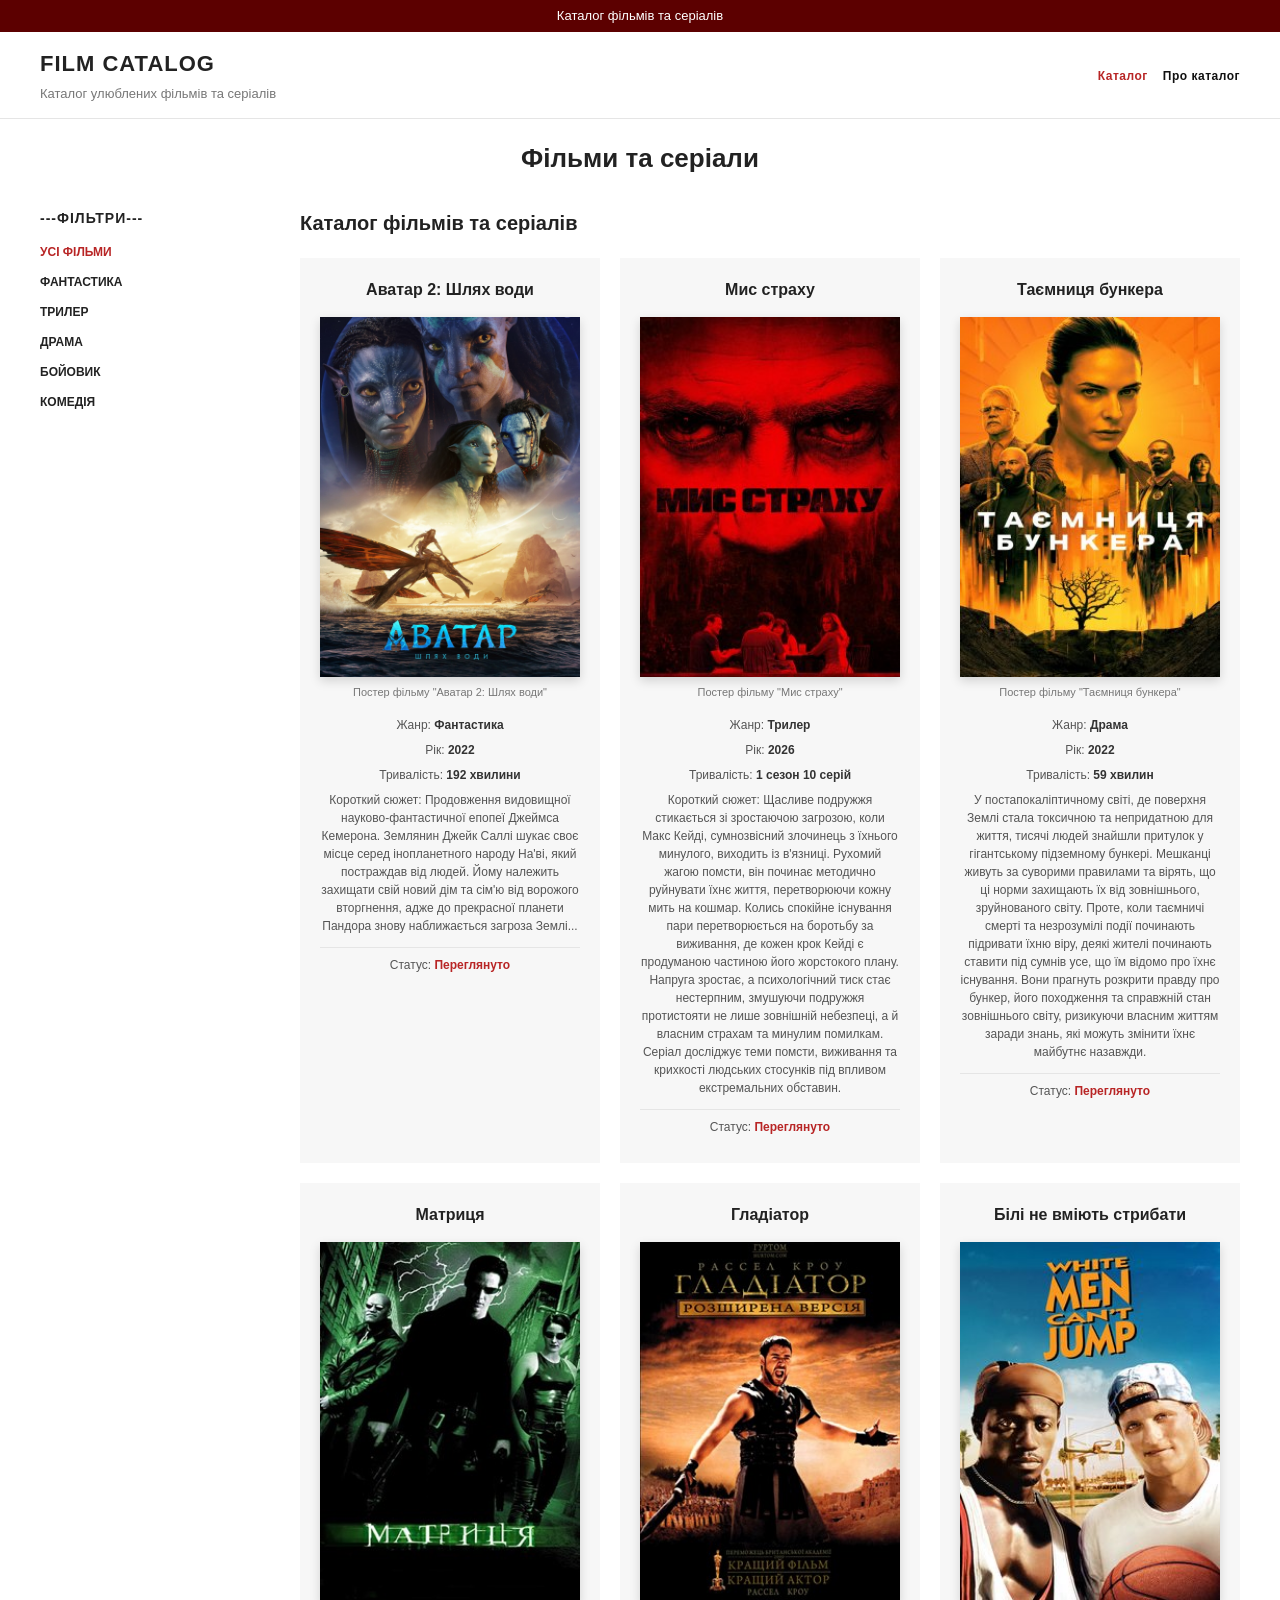
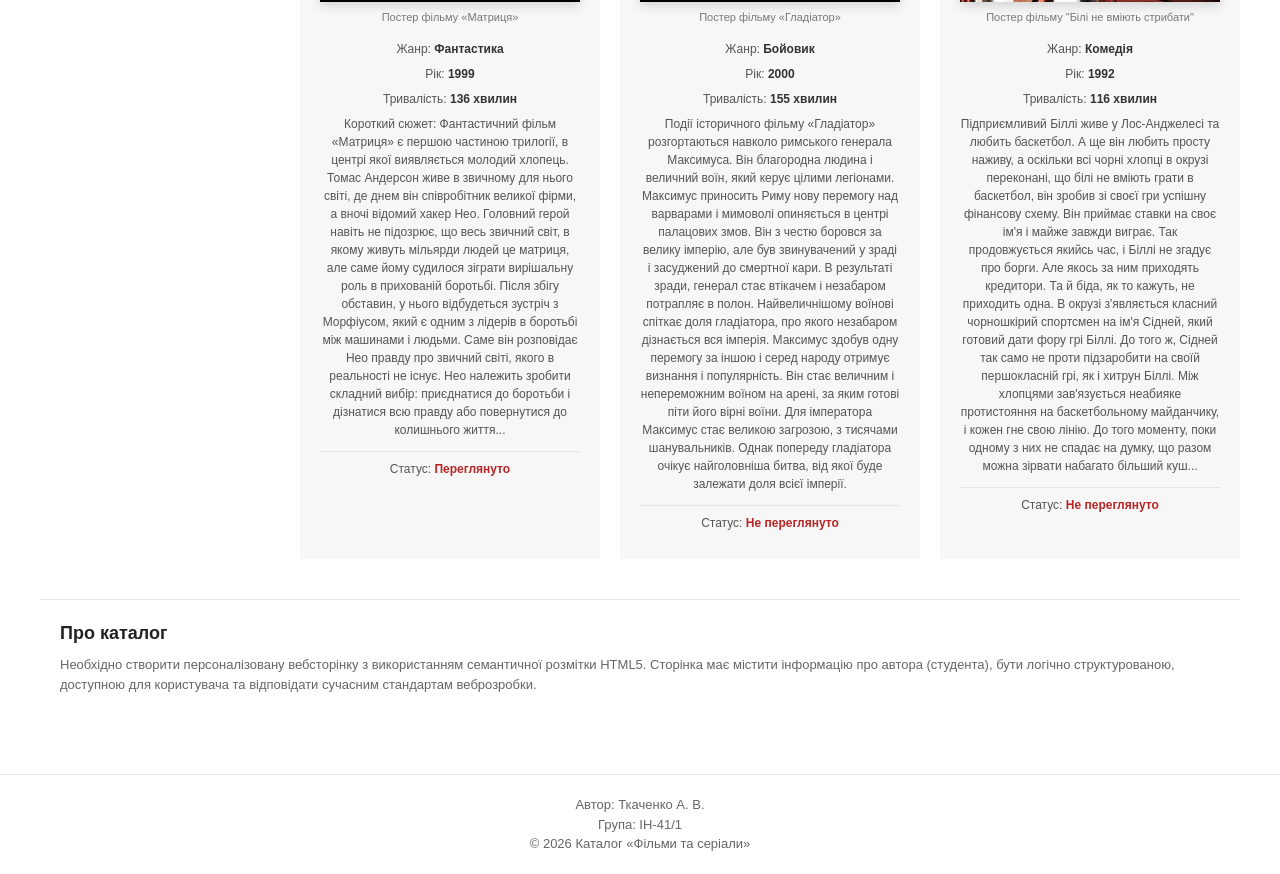
==== index.html @ cd27443b "Initial commit for lab2-movies" ====
<!DOCTYPE html>
<html lang="uk">
<head>
    <meta charset="UTF-8">
    <meta name="viewport" content="width=device-width, initial-scale=1.0">
    <title>Фільми та серіали</title>

    <style>
        /* Загальні налаштування */
        * {
            box-sizing: border-box;
            margin: 0;
            padding: 0;
        }

        body {
            font-family: 'Segoe UI', Arial, sans-serif;
            color: #222;
            background-color: #ffffff;
            line-height: 1.5;
        }

        /* Верхній червоний банер */
        .top-bar {
            background-color: #5c0000;
            color: #ffffff;
            text-align: center;
            padding: 6px 15px;
            font-size: 13px;
            font-weight: 500;
        }

        /* Шапка та навігація */
        .main-header {
            border-bottom: 1px solid #e5e5e5;
            padding: 15px 40px;
        }

        .header-container {
            display: flex;
            justify-content: space-between;
            align-items: center;
            max-width: 1400px;
            margin: 0 auto;
        }

        .logo {
            font-size: 22px;
            font-weight: 900;
            letter-spacing: 1px;
        }

        .header-info {
            margin-top: 4px;
            color: #777;
            font-size: 13px;
        }

        .top-nav ul {
            display: flex;
            list-style: none;
            gap: 15px;
        }

        .top-nav a {
            text-decoration: none;
            color: #111;
            font-size: 12px;
            font-weight: 700;
            letter-spacing: 0.5px;
        }

        .top-nav a.active,
        .top-nav a:hover {
            color: #b82525;
        }

        /* Контейнер сторінки */
        .site-container {
            max-width: 1400px;
            margin: 0 auto;
            padding: 20px 40px;
        }

        /* Заголовок сторінки */
        .page-title-block {
            text-align: center;
            margin-bottom: 30px;
        }

        .main-title {
            font-size: 26px;
            font-weight: 800;
            margin-bottom: 8px;
        }

        .breadcrumbs {
            font-size: 13px;
            color: #777;
        }

        /* Двоколонкова структура */
        .content-wrapper {
            display: flex;
            gap: 40px;
            align-items: flex-start;
        }

        /* Бічне меню */
        .sidebar {
            width: 220px;
            flex-shrink: 0;
        }

        .sidebar h2 {
            font-size: 14px;
            margin-bottom: 10px;
            letter-spacing: 1px;
        }

        .sidebar-menu {
            list-style: none;
        }

        .sidebar-menu li {
            margin-bottom: 6px;
        }

        .sidebar-menu a {
            text-decoration: none;
            color: #222;
            font-size: 12px;
            font-weight: 700;
            text-transform: uppercase;
        }

        .sidebar-menu a:hover {
            color: #b82525;
        }

        .sidebar-menu .active-category > a {
            color: #b82525;
        }

        .sub-menu {
            list-style: none;
            padding-left: 10px;
            margin-top: 5px;
        }

        .sub-menu li {
            margin-bottom: 4px;
        }

        .sub-menu a {
            font-weight: 400;
            text-transform: none;
            color: #555;
        }

        /* Основна частина каталогу */
        .catalog-section {
            flex-grow: 1;
        }

        .catalog-title {
            font-size: 20px;
            font-weight: 800;
            margin-bottom: 20px;
        }

        /* Сітка карток */
        .catalog-grid {
            display: grid;
            grid-template-columns: repeat(3, 1fr);
            gap: 20px;
        }

        /* Картка фільму */
        .movie-card {
            background-color: #f7f7f7;
            padding: 20px;
            display: flex;
            flex-direction: column;
            align-items: center;
            text-align: center;
        }

        .movie-card header {
            width: 100%;
            margin-bottom: 15px;
        }

        .movie-card h3 {
            font-size: 16px;
            font-weight: 700;
            color: #222;
        }

        /* Зображення */
        .movie-card figure {
            width: 100%;
            margin-bottom: 15px;
        }

        .image-wrapper {
            width: 100%;
        }

        .movie-card img {
            width: 100%;
            height: 360px;
            object-fit: cover;
            display: block;
            box-shadow: 0 4px 10px rgba(0, 0, 0, 0.15);
        }

        .movie-card figcaption {
            font-size: 11px;
            color: #777;
            margin-top: 7px;
        }

        /* Інформація про фільм */
        .movie-card p {
            width: 100%;
            font-size: 12px;
            color: #555;
            margin-bottom: 7px;
        }

        .movie-card data,
        .movie-card time {
            color: #333;
            font-weight: 600;
        }

        .movie-card strong {
            color: #b82525;
            font-weight: 700;
        }

        /* Статус */
        .movie-status {
            border-top: 1px solid #e5e5e5;
            padding-top: 8px;
            margin-top: 5px;
        }

        /* Блок "Про каталог" */
        .about-section {
            margin-top: 40px;
            padding: 20px;
            border-top: 1px solid #e5e5e5;
        }

        .about-section h2 {
            font-size: 18px;
            margin-bottom: 8px;
        }

        .about-section p {
            font-size: 13px;
            color: #666;
        }

        /* Підвал */
        .main-footer {
            border-top: 1px solid #e5e5e5;
            text-align: center;
            padding: 20px;
            margin-top: 40px;
            font-size: 13px;
            color: #666;
        }

        /* Адаптивність */
        @media (max-width: 1000px) {
            .catalog-grid {
                grid-template-columns: repeat(2, 1fr);
            }

            .header-container {
                flex-direction: column;
                gap: 15px;
            }
        }

        @media (max-width: 700px) {
            .main-header {
                padding: 15px 20px;
            }

            .site-container {
                padding: 20px;
            }

            .content-wrapper {
                flex-direction: column;
            }

            .sidebar {
                width: 100%;
            }

            .catalog-grid {
                grid-template-columns: 1fr;
            }

            .top-nav ul {
                flex-wrap: wrap;
                justify-content: center;
            }

            .movie-card img {
                height: auto;
            }
        }
    </style>
</head>

<body>

    <!-- Верхній банер -->
    <div class="top-bar">
        Каталог фільмів та серіалів
    </div>

    <!-- Шапка -->
    <header class="main-header" id="header">
        <div class="header-container">

            <div>
                <div class="logo">FILM CATALOG</div>
                <p class="header-info">Каталог улюблених фільмів та серіалів</p>
            </div>

            <nav class="top-nav" id="navigation" aria-label="Головна навігація">
                <ul>
                    <li>
                        <a href="#catalog" class="active">Каталог</a>
                    </li>
                    <li>
                        <a href="#about">Про каталог</a>
                    </li>
                </ul>
            </nav>

        </div>
    </header>


    <main id="main">

        <div class="site-container">

            <!-- Заголовок -->
            <section class="page-title-block">
                <h1 class="main-title">Фільми та серіали</h1>
                <p class="breadcrumbs">
                </p>
            </section>

            <div class="content-wrapper">

                <!-- Бічне меню -->
                <aside class="sidebar" id="filters">

                    <h2>---ФІЛЬТРИ---</h2>

                    <ul class="sidebar-menu">

                        <li class="active-category">
                            <a href="#catalog">Усі фільми</a>
                        </li>

                        <li>
                            <a href="#movie-1">Фантастика</a>
                        </li>

                        <li>
                            <a href="#movie-2">Трилер</a>
                        </li>

                        <li>
                            <a href="#movie-3">Драма</a>
                        </li>

                        <li>
                            <a href="#movie-5">Бойовик</a>
                        </li>

                        <li>
                            <a href="#movie-6">Комедія</a>
                        </li>

                    </ul>

                </aside>


                <!-- Каталог -->
                <section class="catalog-section" id="catalog">

                    <h2 class="catalog-title">
                        Каталог фільмів та серіалів
                    </h2>

                    <div class="catalog-grid">


                        <!-- Фільм 1 -->
                        <article class="movie-card" id="movie-1">

                            <header>
                                <h3>Аватар 2: Шлях води</h3>
                            </header>

                            <figure>
                                <img
                                   <img src="images/1.jpg"
                                   srcset="images/1.jpg 600w"
                                   sizes="(max-width: 600px) 100vw, 600px"
                                   alt="Постер фільму Аватар"
                                   title="Аватар 2: Шлях води"
                                   loading="lazy">

                                <figcaption>
                                    Постер фільму "Аватар 2: Шлях води"
                                </figcaption>
                            </figure>

                            <p>
                                Жанр:
                                <data value="фантастика">Фантастика</data>
                            </p>

                            <p>
                                Рік:
                                <time datetime="2022">2022</time>
                            </p>

                            <p>
                                Тривалість:
                                <data value="192">192 хвилини</data>
                            </p>

                            <p>
                                Короткий сюжет: Продовження видовищної науково-фантастичної епопеї Джеймса Кемерона. Землянин Джейк Саллі шукає своє місце серед інопланетного народу На'ві, який постраждав від людей. Йому належить захищати свій новий дім та сім'ю від ворожого вторгнення, адже до прекрасної планети Пандора знову наближається загроза Землі...
                            </p>

                            <p class="movie-status">
                                Статус:
                                <strong>Переглянуто</strong>
                            </p>

                        </article>


                        <!-- Фільм 2 -->
                        <article class="movie-card" id="movie-2">

                            <header>
                                <h3>Мис страху</h3>
                            </header>

                            <figure>
                                <img
                                   <img src="images/2.jpg"
                                   srcset="images/2.jpg 600w"
                                   sizes="(max-width: 600px) 100vw, 600px"
                                   alt="Постер фільму Мис страху"
                                   title="Мис страху"
                                   loading="lazy">

                                <figcaption>
                                    Постер фільму "Мис страху"
                                </figcaption>
                            </figure>

                            <p>
                                Жанр:
                                <data value="трилер">Трилер</data>
                            </p>

                            <p>
                                Рік:
                                <time datetime="2026">2026</time>
                            </p>

                            <p>
                                Тривалість:
                                <data value="148">1 сезон 10 серій</data>
                            </p>

                            <p>
                                Короткий сюжет: Щасливе подружжя стикається зі зростаючою загрозою, коли Макс Кейді, сумнозвісний злочинець з їхнього минулого, виходить із в'язниці. Рухомий жагою помсти, він починає методично руйнувати їхнє життя, перетворюючи кожну мить на кошмар. Колись спокійне існування пари перетворюється на боротьбу за виживання, де кожен крок Кейді є продуманою частиною його жорстокого плану. Напруга зростає, а психологічний тиск стає нестерпним, змушуючи подружжя протистояти не лише зовнішній небезпеці, а й власним страхам та минулим помилкам. Серіал досліджує теми помсти, виживання та крихкості людських стосунків під впливом екстремальних обставин.
                            </p>

                            <p class="movie-status">
                                Статус:
                                <strong>Переглянуто</strong>
                            </p>

                        </article>


                        <!-- Фільм 3 -->
                        <article class="movie-card" id="movie-3">

                            <header>
                                <h3>Таємниця бункера</h3>
                            </header>

                            <figure>
                                <img
                                    <img src="images/3.jpg"
                                    srcset="images/3.jpg 600w"
                                    sizes="(max-width: 600px) 100vw, 600px"
                                    alt="Постер фільму Таємниця бункера"
                                    title="Таємниця бункера"
                                    loading="lazy"
                                >

                                <figcaption>
                                    Постер фільму "Таємниця бункера"
                                </figcaption>
                            </figure>

                            <p>
                                Жанр:
                                <data value="драма">Драма</data>
                            </p>

                            <p>
                                Рік:
                                <time datetime="2022">2022</time>
                            </p>

                            <p>
                                Тривалість:
                                <data value="59">59 хвилин</data>
                            </p>

                            <p>
                                У постапокаліптичному світі, де поверхня Землі стала токсичною та непридатною для життя, тисячі людей знайшли притулок у гігантському підземному бункері. Мешканці живуть за суворими правилами та вірять, що ці норми захищають їх від зовнішнього, зруйнованого світу. Проте, коли таємничі смерті та незрозумілі події починають підривати їхню віру, деякі жителі починають ставити під сумнів усе, що їм відомо про їхнє існування. Вони прагнуть розкрити правду про бункер, його походження та справжній стан зовнішнього світу, ризикуючи власним життям заради знань, які можуть змінити їхнє майбутнє назавжди.
                            </p>

                            <p class="movie-status">
                                Статус:
                                <strong>Переглянуто</strong>
                            </p>

                        </article>


                        <!-- Фільм 4 -->
                        <article class="movie-card" id="movie-4">

                            <header>
                                <h3>Матриця</h3>
                            </header>

                            <figure>
                                <img
                                    <img src="images/4.jpg"
                                    srcset="images/4.jpg 600w"
                                    sizes="(max-width: 600px) 100vw, 600px"
                                    alt="Постер фільму Матриця"
                                    title="Матриця"
                                    loading="lazy"
                                >

                                <figcaption>
                                    Постер фільму «Матриця»
                                </figcaption>
                            </figure>

                            <p>
                                Жанр:
                                <data value="фантастика">Фантастика</data>
                            </p>

                            <p>
                                Рік:
                                <time datetime="1999">1999</time>
                            </p>

                            <p>
                                Тривалість:
                                <data value="136">136 хвилин</data>
                            </p>

                            <p>
                                Короткий сюжет: Фантастичний фільм «Матриця» є першою частиною трилогії, в центрі якої виявляється молодий хлопець. Томас Андерсон живе в звичному для нього світі, де днем ​​він співробітник великої фірми, а вночі відомий хакер Нео. Головний герой навіть не підозрює, що весь звичний світ, в якому живуть мільярди людей це матриця, але саме йому судилося зіграти вирішальну роль в прихованій боротьбі. Після збігу обставин, у нього відбудеться зустріч з Морфіусом, який є одним з лідерів в боротьбі між машинами і людьми. Саме він розповідає Нео правду про звичний світі, якого в реальності не існує. Нео належить зробити складний вибір: приєднатися до боротьби і дізнатися всю правду або повернутися до колишнього життя...
                            </p>

                            <p class="movie-status">
                                Статус:
                                <strong>Переглянуто</strong>
                            </p>

                        </article>


                        <!-- Фільм 5 -->
                        <article class="movie-card" id="movie-5">

                            <header>
                                <h3>Гладіатор</h3>
                            </header>

                            <figure>
                                <img
                                    s<img src="images/5.jpg"
                                    srcset="images/5.jpg 600w"
                                    sizes="(max-width: 600px) 100vw, 600px"
                                    alt="Постер фільму Гладіатор"
                                    title="Гладіатор"
                                    loading="lazy"
                                >

                                <figcaption>
                                    Постер фільму «Гладіатор»
                                </figcaption>
                            </figure>

                            <p>
                                Жанр:
                                <data value="бойовик">Бойовик</data>
                            </p>

                            <p>
                                Рік:
                                <time datetime="2000">2000</time>
                            </p>

                            <p>
                                Тривалість:
                                <data value="155">155 хвилин</data>
                            </p>

                            <p>
                                Події історичного фільму «Гладіатор» розгортаються навколо римського генерала Максимуса. Він благородна людина і величний воїн, який керує цілими легіонами. Максимус приносить Риму нову перемогу над варварами і мимоволі опиняється в центрі палацових змов. Він з честю боровся за велику імперію, але був звинувачений у зраді і засуджений до смертної кари. В результаті зради, генерал стає втікачем і незабаром потрапляє в полон.
Найвеличнішому воїнові спіткає доля гладіатора, про якого незабаром дізнається вся імперія. Максимус здобув одну перемогу за іншою і серед народу отримує визнання і популярність. Він стає величним і непереможним воїном на арені, за яким готові піти його вірні воїни. Для імператора Максимус стає великою загрозою, з тисячами шанувальників. Однак попереду гладіатора очікує найголовніша битва, від якої буде залежати доля всієї імперії.
                            </p>

                            <p class="movie-status">
                                Статус:
                                <strong>Не переглянуто</strong>
                            </p>

                        </article>


                        <!-- Фільм 6 -->
                        <article class="movie-card" id="movie-6">

                            <header>
                                <h3>Білі не вміють стрибати</h3>
                            </header>

                            <figure>
                                <img
                                    <img src="images/6.jpg"
                                    srcset="images/6.jpg 600w"
                                    sizes="(max-width: 600px) 100vw, 600px"
                                    alt="Постер фільму Білі не вміють стрибати"
                                    title="Білі не вміють стрибати"
                                    loading="lazy"
                                >

                                <figcaption>
                                    Постер фільму "Білі не вміють стрибати"
                                </figcaption>
                            </figure>

                            <p>
                                Жанр:
                                <data value="комедія">Комедія</data>
                            </p>

                            <p>
                                Рік:
                                <time datetime="1992">1992</time>
                            </p>

                            <p>
                                Тривалість:
                                <data value="116">116 хвилин</data>
                            </p>

                            <p>
                                Підприємливий Біллі живе у Лос-Анджелесі та любить баскетбол. А ще він любить просту наживу, а оскільки всі чорні хлопці в окрузі переконані, що білі не вміють грати в баскетбол, він зробив зі своєї гри успішну фінансову схему. Він приймає ставки на своє ім'я і майже завжди виграє. Так продовжується якийсь час, і Біллі не згадує про борги. Але якось за ним приходять кредитори. Та й біда, як то кажуть, не приходить одна. В окрузі з'являється класний чорношкірий спортсмен на ім'я Сідней, який готовий дати фору грі Біллі. До того ж, Сідней так само не проти підзаробити на своїй першокласній грі, як і хитрун Біллі. Між хлопцями зав'язується неабияке протистояння на баскетбольному майданчику, і кожен гне свою лінію. До того моменту, поки одному з них не спадає на думку, що разом можна зірвати набагато більший куш...
                            </p>

                            <p class="movie-status">
                                Статус:
                                <strong>Не переглянуто</strong>
                            </p>

                        </article>

                    </div>

                </section>

            </div>

            <aside class="about-section" id="about">

                <h2>Про каталог</h2>

                <p>
                    Необхідно створити персоналізовану вебсторінку з використанням семантичної розмітки HTML5. Сторінка має містити інформацію про автора (студента), бути логічно структурованою, доступною для користувача та відповідати сучасним стандартам веброзробки.
                </p>

            </aside>

        </div>

    </main>

    <footer class="main-footer" id="footer">

        <p>Автор: Ткаченко А. В.</p>

        <p>Група: ІН-41/1</p>

        <p>
            &copy;
            <time datetime="2026">2026</time>
            Каталог «Фільми та серіали»
        </p>

    </footer>

</body>
</html>
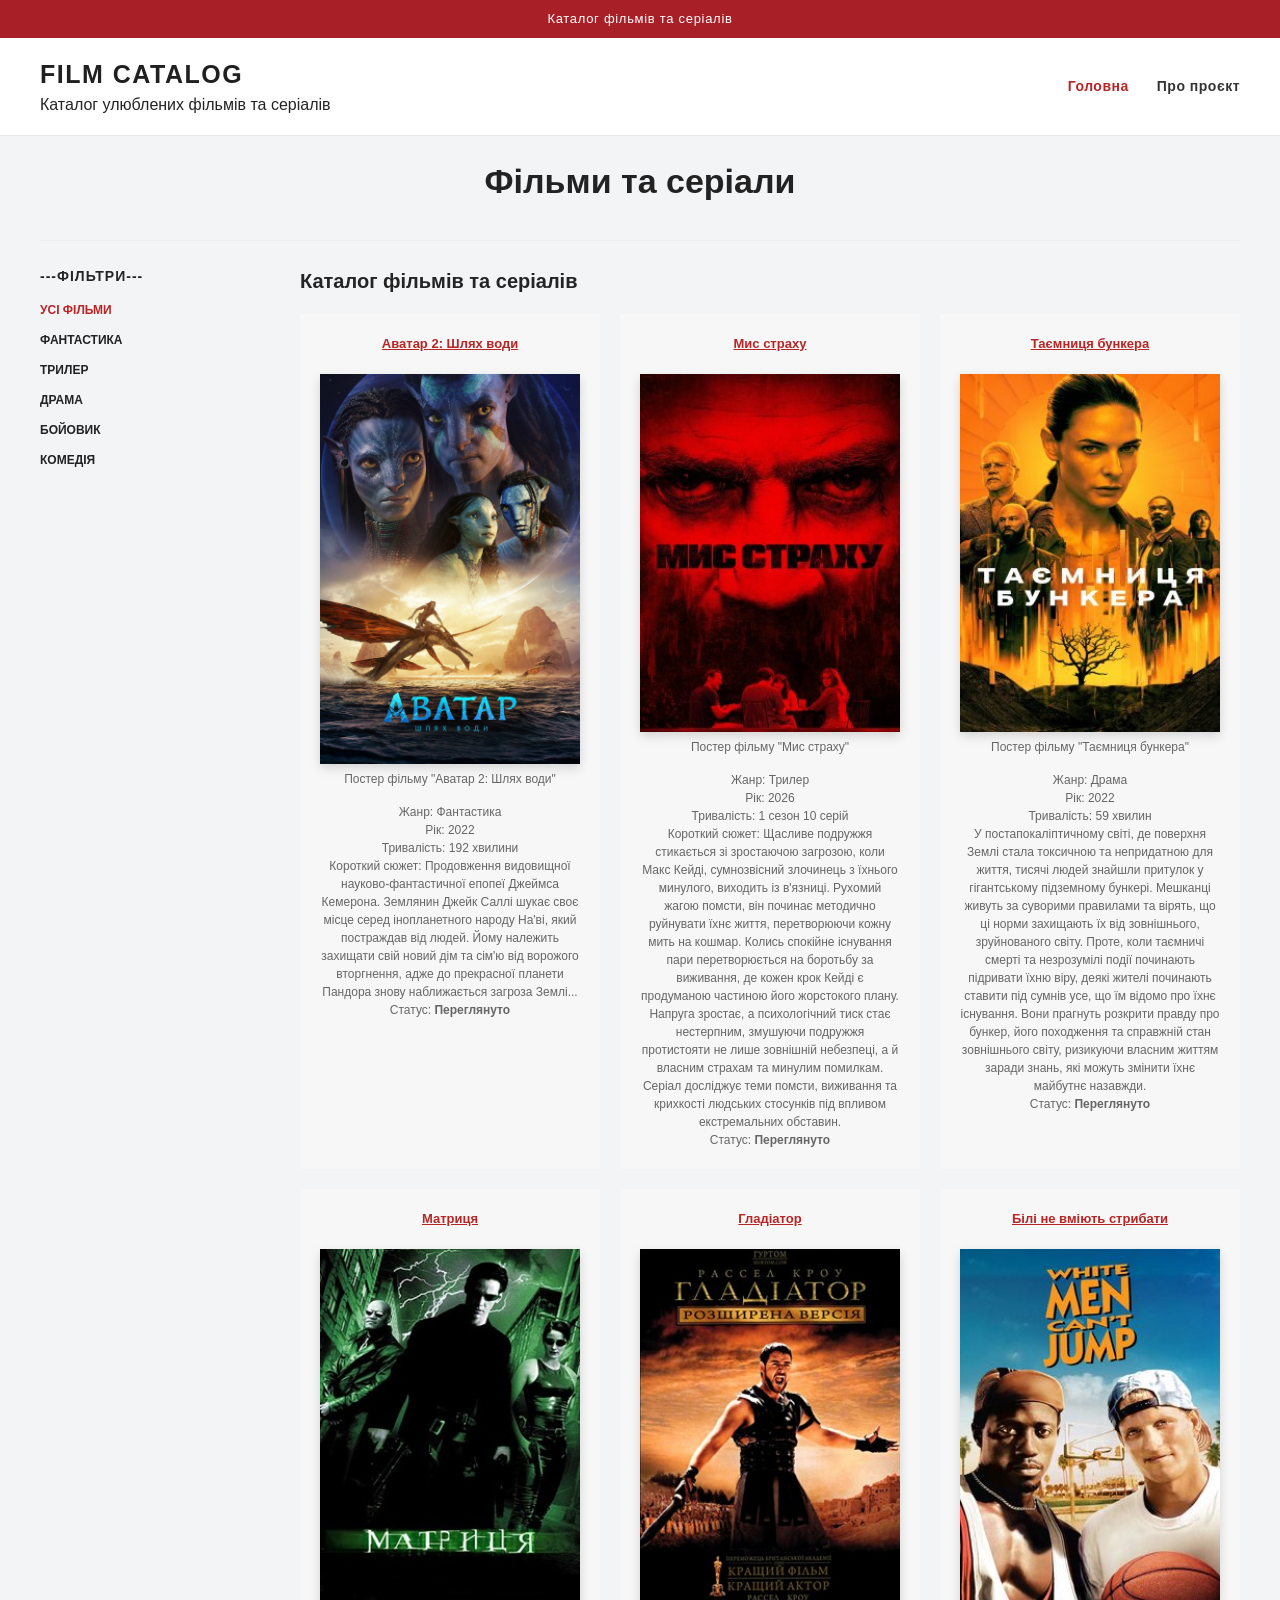
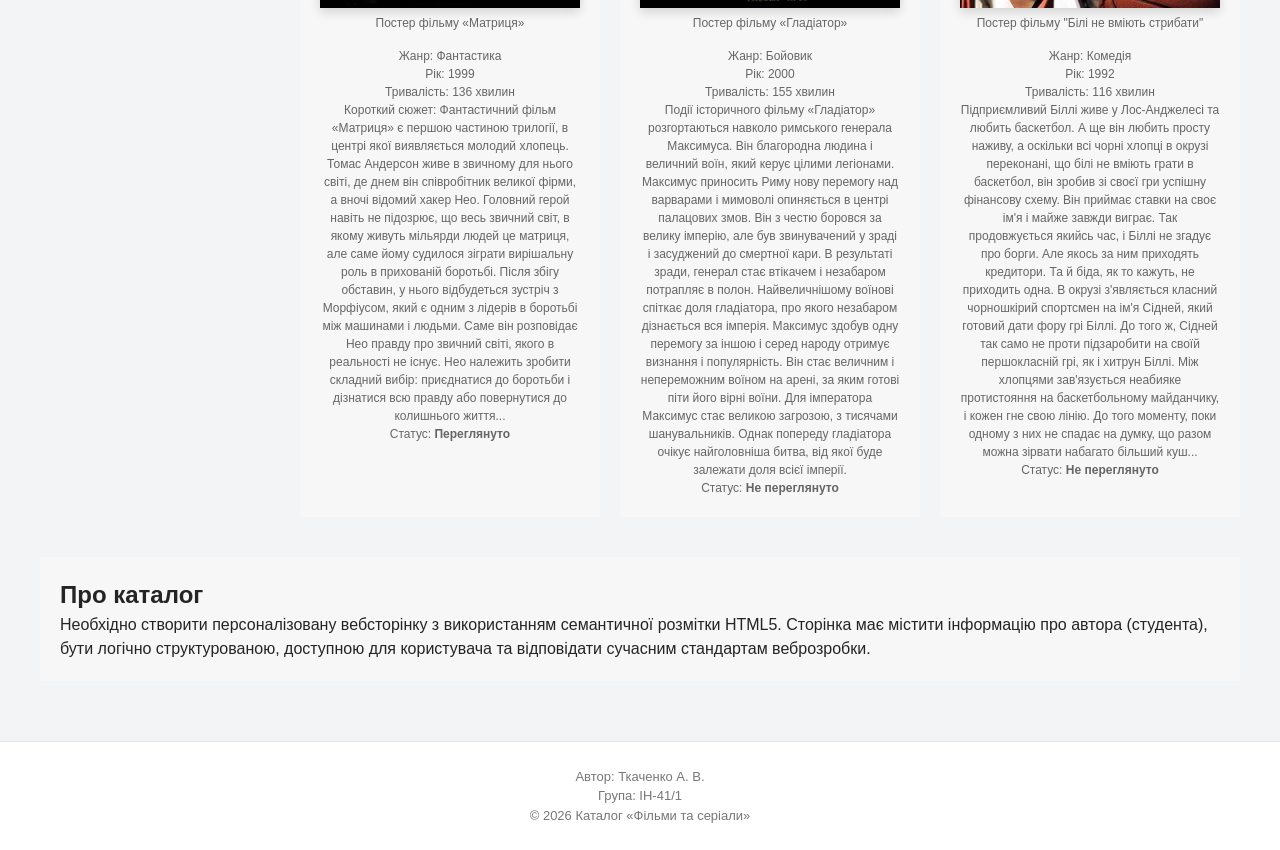
==== commit c6cde16a: "Update film catalog website" ====
--- a/index.html
+++ b/index.html
@@ -1,322 +1,10 @@
-<!DOCTYPE html>
+﻿<!DOCTYPE html>
 <html lang="uk">
 <head>
     <meta charset="UTF-8">
     <meta name="viewport" content="width=device-width, initial-scale=1.0">
     <title>Фільми та серіали</title>
-
-    <style>
-        /* Загальні налаштування */
-        * {
-            box-sizing: border-box;
-            margin: 0;
-            padding: 0;
-        }
-
-        body {
-            font-family: 'Segoe UI', Arial, sans-serif;
-            color: #222;
-            background-color: #ffffff;
-            line-height: 1.5;
-        }
-
-        /* Верхній червоний банер */
-        .top-bar {
-            background-color: #5c0000;
-            color: #ffffff;
-            text-align: center;
-            padding: 6px 15px;
-            font-size: 13px;
-            font-weight: 500;
-        }
-
-        /* Шапка та навігація */
-        .main-header {
-            border-bottom: 1px solid #e5e5e5;
-            padding: 15px 40px;
-        }
-
-        .header-container {
-            display: flex;
-            justify-content: space-between;
-            align-items: center;
-            max-width: 1400px;
-            margin: 0 auto;
-        }
-
-        .logo {
-            font-size: 22px;
-            font-weight: 900;
-            letter-spacing: 1px;
-        }
-
-        .header-info {
-            margin-top: 4px;
-            color: #777;
-            font-size: 13px;
-        }
-
-        .top-nav ul {
-            display: flex;
-            list-style: none;
-            gap: 15px;
-        }
-
-        .top-nav a {
-            text-decoration: none;
-            color: #111;
-            font-size: 12px;
-            font-weight: 700;
-            letter-spacing: 0.5px;
-        }
-
-        .top-nav a.active,
-        .top-nav a:hover {
-            color: #b82525;
-        }
-
-        /* Контейнер сторінки */
-        .site-container {
-            max-width: 1400px;
-            margin: 0 auto;
-            padding: 20px 40px;
-        }
-
-        /* Заголовок сторінки */
-        .page-title-block {
-            text-align: center;
-            margin-bottom: 30px;
-        }
-
-        .main-title {
-            font-size: 26px;
-            font-weight: 800;
-            margin-bottom: 8px;
-        }
-
-        .breadcrumbs {
-            font-size: 13px;
-            color: #777;
-        }
-
-        /* Двоколонкова структура */
-        .content-wrapper {
-            display: flex;
-            gap: 40px;
-            align-items: flex-start;
-        }
-
-        /* Бічне меню */
-        .sidebar {
-            width: 220px;
-            flex-shrink: 0;
-        }
-
-        .sidebar h2 {
-            font-size: 14px;
-            margin-bottom: 10px;
-            letter-spacing: 1px;
-        }
-
-        .sidebar-menu {
-            list-style: none;
-        }
-
-        .sidebar-menu li {
-            margin-bottom: 6px;
-        }
-
-        .sidebar-menu a {
-            text-decoration: none;
-            color: #222;
-            font-size: 12px;
-            font-weight: 700;
-            text-transform: uppercase;
-        }
-
-        .sidebar-menu a:hover {
-            color: #b82525;
-        }
-
-        .sidebar-menu .active-category > a {
-            color: #b82525;
-        }
-
-        .sub-menu {
-            list-style: none;
-            padding-left: 10px;
-            margin-top: 5px;
-        }
-
-        .sub-menu li {
-            margin-bottom: 4px;
-        }
-
-        .sub-menu a {
-            font-weight: 400;
-            text-transform: none;
-            color: #555;
-        }
-
-        /* Основна частина каталогу */
-        .catalog-section {
-            flex-grow: 1;
-        }
-
-        .catalog-title {
-            font-size: 20px;
-            font-weight: 800;
-            margin-bottom: 20px;
-        }
-
-        /* Сітка карток */
-        .catalog-grid {
-            display: grid;
-            grid-template-columns: repeat(3, 1fr);
-            gap: 20px;
-        }
-
-        /* Картка фільму */
-        .movie-card {
-            background-color: #f7f7f7;
-            padding: 20px;
-            display: flex;
-            flex-direction: column;
-            align-items: center;
-            text-align: center;
-        }
-
-        .movie-card header {
-            width: 100%;
-            margin-bottom: 15px;
-        }
-
-        .movie-card h3 {
-            font-size: 16px;
-            font-weight: 700;
-            color: #222;
-        }
-
-        /* Зображення */
-        .movie-card figure {
-            width: 100%;
-            margin-bottom: 15px;
-        }
-
-        .image-wrapper {
-            width: 100%;
-        }
-
-        .movie-card img {
-            width: 100%;
-            height: 360px;
-            object-fit: cover;
-            display: block;
-            box-shadow: 0 4px 10px rgba(0, 0, 0, 0.15);
-        }
-
-        .movie-card figcaption {
-            font-size: 11px;
-            color: #777;
-            margin-top: 7px;
-        }
-
-        /* Інформація про фільм */
-        .movie-card p {
-            width: 100%;
-            font-size: 12px;
-            color: #555;
-            margin-bottom: 7px;
-        }
-
-        .movie-card data,
-        .movie-card time {
-            color: #333;
-            font-weight: 600;
-        }
-
-        .movie-card strong {
-            color: #b82525;
-            font-weight: 700;
-        }
-
-        /* Статус */
-        .movie-status {
-            border-top: 1px solid #e5e5e5;
-            padding-top: 8px;
-            margin-top: 5px;
-        }
-
-        /* Блок "Про каталог" */
-        .about-section {
-            margin-top: 40px;
-            padding: 20px;
-            border-top: 1px solid #e5e5e5;
-        }
-
-        .about-section h2 {
-            font-size: 18px;
-            margin-bottom: 8px;
-        }
-
-        .about-section p {
-            font-size: 13px;
-            color: #666;
-        }
-
-        /* Підвал */
-        .main-footer {
-            border-top: 1px solid #e5e5e5;
-            text-align: center;
-            padding: 20px;
-            margin-top: 40px;
-            font-size: 13px;
-            color: #666;
-        }
-
-        /* Адаптивність */
-        @media (max-width: 1000px) {
-            .catalog-grid {
-                grid-template-columns: repeat(2, 1fr);
-            }
-
-            .header-container {
-                flex-direction: column;
-                gap: 15px;
-            }
-        }
-
-        @media (max-width: 700px) {
-            .main-header {
-                padding: 15px 20px;
-            }
-
-            .site-container {
-                padding: 20px;
-            }
-
-            .content-wrapper {
-                flex-direction: column;
-            }
-
-            .sidebar {
-                width: 100%;
-            }
-
-            .catalog-grid {
-                grid-template-columns: 1fr;
-            }
-
-            .top-nav ul {
-                flex-wrap: wrap;
-                justify-content: center;
-            }
-
-            .movie-card img {
-                height: auto;
-            }
-        }
-    </style>
+    <link rel="stylesheet" href="style.css">
 </head>
 
 <body>
@@ -335,16 +23,12 @@
                 <p class="header-info">Каталог улюблених фільмів та серіалів</p>
             </div>
 
-            <nav class="top-nav" id="navigation" aria-label="Головна навігація">
-                <ul>
-                    <li>
-                        <a href="#catalog" class="active">Каталог</a>
-                    </li>
-                    <li>
-                        <a href="#about">Про каталог</a>
-                    </li>
-                </ul>
-            </nav>
+            <nav class="top-nav" aria-label="Основна навігація">
+    <ul>
+        <li><a href="index.html" class="active" aria-current="page">Головна</a></li>
+        <li><a href="about.html">Про проєкт</a></li>
+    </ul>
+</nav>
 
         </div>
     </header>
@@ -413,12 +97,11 @@
                         <article class="movie-card" id="movie-1">
 
                             <header>
-                                <h3>Аватар 2: Шлях води</h3>
-                            </header>
-
-                            <figure>
-                                <img
-                                   <img src="images/1.jpg"
+                                <h3><a href="details.html?id=movie-1">Аватар 2: Шлях води</a></h3>
+                            </header>
+
+                            <figure>
+                                <img src="images/1.jpg"
                                    srcset="images/1.jpg 600w"
                                    sizes="(max-width: 600px) 100vw, 600px"
                                    alt="Постер фільму Аватар"
@@ -461,12 +144,11 @@
                         <article class="movie-card" id="movie-2">
 
                             <header>
-                                <h3>Мис страху</h3>
-                            </header>
-
-                            <figure>
-                                <img
-                                   <img src="images/2.jpg"
+                                <h3><a href="details.html?id=movie-2">Мис страху</a></h3>
+                            </header>
+
+                            <figure>
+                                <img src="images/2.jpg"
                                    srcset="images/2.jpg 600w"
                                    sizes="(max-width: 600px) 100vw, 600px"
                                    alt="Постер фільму Мис страху"
@@ -509,12 +191,11 @@
                         <article class="movie-card" id="movie-3">
 
                             <header>
-                                <h3>Таємниця бункера</h3>
-                            </header>
-
-                            <figure>
-                                <img
-                                    <img src="images/3.jpg"
+                                <h3><a href="details.html?id=movie-3">Таємниця бункера</a></h3>
+                            </header>
+
+                            <figure>
+                                <img src="images/3.jpg"
                                     srcset="images/3.jpg 600w"
                                     sizes="(max-width: 600px) 100vw, 600px"
                                     alt="Постер фільму Таємниця бункера"
@@ -558,12 +239,11 @@
                         <article class="movie-card" id="movie-4">
 
                             <header>
-                                <h3>Матриця</h3>
-                            </header>
-
-                            <figure>
-                                <img
-                                    <img src="images/4.jpg"
+                                <h3><a href="details.html?id=movie-4">Матриця</a></h3>
+                            </header>
+
+                            <figure>
+                                <img src="images/4.jpg"
                                     srcset="images/4.jpg 600w"
                                     sizes="(max-width: 600px) 100vw, 600px"
                                     alt="Постер фільму Матриця"
@@ -607,7 +287,7 @@
                         <article class="movie-card" id="movie-5">
 
                             <header>
-                                <h3>Гладіатор</h3>
+                                <h3><a href="details.html?id=movie-5">Гладіатор</a></h3>
                             </header>
 
                             <figure>
@@ -657,12 +337,11 @@
                         <article class="movie-card" id="movie-6">
 
                             <header>
-                                <h3>Білі не вміють стрибати</h3>
-                            </header>
-
-                            <figure>
-                                <img
-                                    <img src="images/6.jpg"
+                                <h3><a href="details.html?id=movie-6">Білі не вміють стрибати</a></h3>
+                            </header>
+
+                            <figure>
+                                <img src="images/6.jpg"
                                     srcset="images/6.jpg 600w"
                                     sizes="(max-width: 600px) 100vw, 600px"
                                     alt="Постер фільму Білі не вміють стрибати"
@@ -736,4 +415,9 @@
     </footer>
 
 </body>
-</html>+</html>
+
+
+
+
+
--- a/style.css
+++ b/style.css
@@ -0,0 +1,811 @@
+﻿/* Загальні налаштування */
+* {
+    box-sizing: border-box;
+    margin: 0;
+    padding: 0;
+}
+
+body {
+    font-family: 'Segoe UI', Arial, sans-serif;
+    color: #222;
+    background-color: #ffffff;
+    line-height: 1.5;
+}
+
+/* Верхній червоний банер */
+.top-bar {
+    background-color: #b82525;
+    color: #ffffff;
+    text-align: center;
+    padding: 6px 15px;
+    font-size: 13px;
+    font-weight: 500;
+}
+
+/* Шапка та навігація */
+.main-header {
+    border-bottom: 1px solid #e5e5e5;
+    padding: 15px 40px;
+}
+
+.header-container {
+    display: flex;
+    justify-content: space-between;
+    align-items: center;
+    max-width: 1400px;
+    margin: 0 auto;
+}
+
+.logo {
+    font-size: 22px;
+    font-weight: 900;
+    letter-spacing: 1px;
+}
+
+.top-nav ul {
+    display: flex;
+    list-style: none;
+    gap: 15px;
+}
+
+.top-nav a {
+    text-decoration: none;
+    color: #111;
+    font-size: 12px;
+    font-weight: 700;
+    letter-spacing: 0.5px;
+}
+
+.top-nav a.active,
+.top-nav a:hover {
+    color: #b82525;
+}
+
+/* Контейнер сторінки */
+.site-container {
+    max-width: 1400px;
+    margin: 0 auto;
+    padding: 20px 40px;
+}
+
+/* Заголовок сторінки */
+.page-title-block {
+    text-align: center;
+    margin-bottom: 30px;
+}
+
+.main-title {
+    font-size: 26px;
+    font-weight: 800;
+    margin-bottom: 8px;
+}
+
+.breadcrumbs {
+    font-size: 13px;
+    color: #777;
+}
+
+/* Двоколонкова структура */
+.content-wrapper {
+    display: flex;
+    gap: 40px;
+    align-items: flex-start;
+}
+
+/* Бічне меню */
+.sidebar {
+    width: 220px;
+    flex-shrink: 0;
+}
+
+.sidebar h2 {
+    font-size: 14px;
+    margin-bottom: 10px;
+    letter-spacing: 1px;
+}
+
+.sidebar-menu {
+    list-style: none;
+}
+
+.sidebar-menu li {
+    margin-bottom: 6px;
+}
+
+.sidebar-menu a {
+    text-decoration: none;
+    color: #222;
+    font-size: 12px;
+    font-weight: 700;
+    text-transform: uppercase;
+}
+
+.sidebar-menu a:hover,
+.sidebar-menu .active-category > a {
+    color: #b82525;
+}
+
+.sub-menu {
+    list-style: none;
+    padding-left: 10px;
+    margin-top: 5px;
+}
+
+.sub-menu li {
+    margin-bottom: 4px;
+}
+
+.sub-menu a {
+    font-weight: 400;
+    text-transform: none;
+    color: #555;
+}
+
+/* Каталог */
+.catalog-section {
+    flex: 1;
+    min-width: 0;
+}
+
+.catalog-title {
+    font-size: 20px;
+    margin-bottom: 18px;
+}
+
+.catalog-grid {
+    display: grid;
+    grid-template-columns: repeat(3, minmax(0, 1fr));
+    gap: 20px;
+    width: 100%;
+}
+
+/* Картки фільмів */
+.movie-card {
+    background-color: #f7f7f7;
+    padding: 20px;
+    display: flex;
+    flex-direction: column;
+    align-items: center;
+    text-align: center;
+    min-width: 0;
+}
+
+.movie-card header {
+    width: 100%;
+    margin-bottom: 12px;
+}
+
+.movie-card h3 {
+    font-size: 13px;
+    font-weight: 600;
+    color: #333;
+    margin-bottom: 8px;
+}
+
+.movie-card img {
+    width: 100%;
+    height: auto;
+    display: block;
+    box-shadow: 0 4px 10px rgba(0, 0, 0, 0.15);
+}
+
+.movie-card figure {
+    width: 100%;
+    margin: 0 0 15px;
+}
+
+.movie-card figcaption {
+    font-size: 12px;
+    color: #666;
+    margin-top: 6px;
+}
+
+/* Інформація в картках */
+.movie-card p,
+.movie-card li {
+    font-size: 12px;
+    color: #666;
+}
+
+.movie-card a {
+    color: #b82525;
+}
+
+/* Блок про каталог */
+.about-section {
+    margin-top: 40px;
+    padding: 20px;
+    background: #f7f7f7;
+}
+
+/* Підвал */
+.main-footer {
+    border-top: 1px solid #e5e5e5;
+    text-align: center;
+    padding: 20px;
+    margin-top: 40px;
+    font-size: 13px;
+    color: #666;
+}
+
+/* Адаптація */
+@media (max-width: 1000px) {
+    .content-wrapper {
+        gap: 25px;
+    }
+
+    .catalog-grid {
+        grid-template-columns: repeat(2, minmax(0, 1fr));
+    }
+}
+
+@media (max-width: 650px) {
+    .main-header {
+        padding: 15px 20px;
+    }
+
+    .header-container {
+        flex-direction: column;
+        gap: 15px;
+    }
+
+    .site-container {
+        padding: 20px;
+    }
+
+    .content-wrapper {
+        flex-direction: column;
+    }
+
+    .sidebar {
+        width: 100%;
+    }
+
+    .sidebar-menu {
+        display: flex;
+        flex-wrap: wrap;
+        gap: 10px 15px;
+    }
+
+    .catalog-grid {
+        grid-template-columns: 1fr;
+    }
+}
+
+body {
+    background: #f3f4f6;
+    color: #242424;
+    font-family: 'Segoe UI', Arial, sans-serif;
+}
+
+.top-bar {
+    background: #a91f27;
+    color: #fff;
+    padding: 9px 15px;
+    font-size: 13px;
+    letter-spacing: 0.7px;
+}
+
+.main-header {
+    background: #fff;
+    border-bottom: 1px solid #e8e8e8;
+    padding: 18px 40px;
+}
+
+.logo {
+    color: #202020;
+    font-size: 25px;
+    font-weight: 900;
+    letter-spacing: 1.5px;
+}
+
+.top-nav ul {
+    display: flex;
+    align-items: center;
+    gap: 28px;
+}
+
+.top-nav a {
+    color: #333;
+    font-size: 14px;
+    font-weight: 700;
+    transition: color 0.2s ease;
+}
+
+.top-nav a.active,
+.top-nav a:hover {
+    color: #b82525;
+}
+
+main.site-container {
+    max-width: 1250px;
+    margin: 35px auto;
+    padding: 35px 45px;
+    background: #fff;
+    border-radius: 12px;
+    box-shadow: 0 5px 25px rgba(0, 0, 0, 0.06);
+}
+
+.page-title-block {
+    padding-bottom: 25px;
+    margin-bottom: 25px;
+    border-bottom: 1px solid #eee;
+}
+
+.main-title {
+    color: #222;
+    font-size: 34px;
+    font-weight: 800;
+}
+
+.breadcrumbs {
+    color: #888;
+    font-size: 13px;
+}
+
+.breadcrumbs a {
+    color: #b82525;
+    text-decoration: none;
+}
+
+main.site-container > article {
+    display: grid;
+    grid-template-columns: 320px minmax(0, 1fr);
+    grid-template-areas:
+        "intro intro"
+        "navigation navigation"
+        "poster description"
+        "information versions";
+    gap: 25px;
+    align-items: start;
+}
+
+main.site-container > article > header {
+    grid-area: intro;
+    color: #666;
+    font-size: 16px;
+}
+
+main.site-container > article > nav {
+    grid-area: navigation;
+    background: #faf4f4;
+    border-left: 4px solid #b82525;
+    border-radius: 8px;
+    padding: 18px 24px;
+}
+
+main.site-container > article > nav h2 {
+    font-size: 18px;
+    margin-bottom: 10px;
+}
+
+main.site-container > article > nav ul {
+    display: flex;
+    flex-wrap: wrap;
+    gap: 12px 25px;
+    padding-left: 20px;
+}
+
+main.site-container > article > nav a {
+    color: #a91f27;
+    text-decoration: none;
+    font-size: 14px;
+}
+
+main.site-container > article > nav a:hover {
+    text-decoration: underline;
+}
+
+main.site-container > article > section {
+    background: #fff;
+    border: 1px solid #eaeaea;
+    border-radius: 10px;
+    padding: 24px;
+    box-shadow: 0 3px 12px rgba(0, 0, 0, 0.035);
+    min-width: 0;
+}
+
+#poster {
+    grid-area: poster;
+    text-align: center;
+}
+
+#description {
+    grid-area: description;
+}
+
+#information {
+    grid-area: information;
+}
+
+#versions {
+    grid-area: versions;
+}
+
+main.site-container > article > section h2 {
+    font-size: 21px;
+    margin-bottom: 18px;
+    color: #262626;
+    padding-bottom: 10px;
+    border-bottom: 2px solid #b82525;
+}
+
+#description p {
+    color: #555;
+    font-size: 15px;
+    line-height: 1.85;
+    margin-bottom: 16px;
+    text-align: justify;
+}
+
+#poster figure {
+    margin: 0;
+}
+
+#poster picture {
+    display: block;
+}
+
+#poster img {
+    display: block;
+    width: 100%;
+    max-width: 280px;
+    height: auto;
+    margin: 0 auto;
+    border-radius: 7px;
+    box-shadow: 0 8px 22px rgba(0, 0, 0, 0.2);
+}
+
+#poster figcaption {
+    margin-top: 14px;
+    color: #777;
+    font-size: 13px;
+}
+
+#information dl {
+    display: grid;
+    grid-template-columns: 125px minmax(0, 1fr);
+    gap: 0;
+}
+
+#information dt,
+#information dd {
+    padding: 12px 8px;
+    border-bottom: 1px solid #eee;
+    font-size: 14px;
+}
+
+#information dt {
+    color: #777;
+    font-weight: 600;
+}
+
+#information dd {
+    color: #292929;
+    font-weight: 600;
+}
+
+#versions table {
+    width: 100%;
+    border-collapse: collapse;
+    font-size: 13px;
+}
+
+#versions caption {
+    caption-side: top;
+    text-align: left;
+    color: #777;
+    font-size: 13px;
+    padding-bottom: 12px;
+}
+
+#versions th,
+#versions td {
+    padding: 13px 10px;
+    border: 1px solid #e8e8e8;
+    text-align: left;
+}
+
+#versions thead {
+    background: #a91f27;
+    color: #fff;
+}
+
+#versions tbody tr:nth-child(even) {
+    background: #f8f8f8;
+}
+
+#versions tbody tr:hover {
+    background: #fff0f0;
+}
+
+main.site-container > p {
+    margin-top: 30px;
+}
+
+main.site-container > p a {
+    display: inline-block;
+    background: #b82525;
+    color: #fff;
+    padding: 12px 22px;
+    border-radius: 6px;
+    text-decoration: none;
+    font-size: 14px;
+    font-weight: 700;
+}
+
+main.site-container > p a:hover {
+    background: #8e1b21;
+}
+
+.main-footer {
+    background: #fff;
+    border-top: 1px solid #e5e5e5;
+    color: #777;
+    padding: 25px;
+    margin-top: 40px;
+}
+
+@media (max-width: 850px) {
+    main.site-container {
+        margin: 20px;
+        padding: 25px;
+    }
+
+    main.site-container > article {
+        grid-template-columns: 260px minmax(0, 1fr);
+    }
+}
+
+@media (max-width: 650px) {
+    .main-header {
+        padding: 15px 20px;
+    }
+
+    .header-container {
+        flex-direction: column;
+        gap: 15px;
+    }
+
+    .top-nav ul {
+        flex-wrap: wrap;
+        justify-content: center;
+        gap: 12px;
+    }
+
+    main.site-container {
+        margin: 12px;
+        padding: 20px 15px;
+    }
+
+    .main-title {
+        font-size: 27px;
+    }
+
+    main.site-container > article {
+        display: flex;
+        flex-direction: column;
+    }
+
+    main.site-container > article > section,
+    main.site-container > article > nav {
+        width: 100%;
+    }
+
+    main.site-container > article > nav ul {
+        flex-direction: column;
+        gap: 8px;
+    }
+
+    #poster {
+        align-self: center;
+    }
+
+    #poster img {
+        max-width: 240px;
+    }
+
+    #information dl {
+        grid-template-columns: 110px minmax(0, 1fr);
+    }
+}
+
+
+main.site-container:has(> section:not(.page-title-block)) {
+    max-width: 1250px;
+    margin: 40px auto;
+    padding: 45px 55px;
+    background: #f5f6f8;
+    border-radius: 18px;
+    box-shadow: 0 10px 35px rgba(0, 0, 0, 0.07);
+}
+
+main.site-container > .page-title-block {
+    text-align: center;
+    padding: 5px 0 30px;
+    margin-bottom: 30px;
+    border-bottom: 1px solid #e5e5e5;
+}
+
+main.site-container > .page-title-block .main-title {
+    font-size: 38px;
+    line-height: 1.2;
+    margin-bottom: 15px;
+}
+
+main.site-container > section:not(.page-title-block) {
+    position: relative;
+    background: #fff;
+    padding: 28px 32px;
+    margin-bottom: 22px;
+    border: 1px solid #ededed;
+    border-left: 5px solid #b82525;
+    border-radius: 12px;
+    box-shadow: 0 5px 18px rgba(0, 0, 0, 0.035);
+    transition: transform 0.2s ease, box-shadow 0.2s ease;
+}
+
+main.site-container > section:not(.page-title-block):hover {
+    transform: translateY(-3px);
+    box-shadow: 0 9px 24px rgba(0, 0, 0, 0.07);
+}
+
+main.site-container > section:not(.page-title-block) h2 {
+    color: #20242b;
+    font-size: 25px;
+    margin: 0 0 16px;
+    padding-bottom: 12px;
+    border-bottom: 1px solid #eeeeee;
+}
+
+main.site-container > section:not(.page-title-block) p {
+    color: #555d68;
+    line-height: 1.8;
+    margin-bottom: 10px;
+}
+
+main.site-container > section:first-of-type:not(.page-title-block) {
+    background: linear-gradient(135deg, #fff 0%, #fff5f5 100%);
+}
+
+main.site-container > section:nth-of-type(3) ul {
+    list-style: none;
+    padding: 0;
+    margin: 0;
+    display: grid;
+    grid-template-columns: repeat(2, minmax(0, 1fr));
+    gap: 12px;
+}
+
+main.site-container > section:nth-of-type(3) li {
+    position: relative;
+    background: #fff7f7;
+    border: 1px solid #f1dddd;
+    border-radius: 8px;
+    padding: 14px 15px 14px 38px;
+    line-height: 1.5;
+}
+
+main.site-container > section:nth-of-type(3) li::before {
+    content: "✓";
+    position: absolute;
+    left: 14px;
+    top: 13px;
+    color: #b82525;
+    font-weight: 800;
+}
+
+main.site-container > section:nth-of-type(2) ol {
+    counter-reset: steps;
+    list-style: none;
+    padding: 0;
+    margin: 0;
+}
+
+main.site-container > section:nth-of-type(2) li {
+    counter-increment: steps;
+    display: flex;
+    align-items: center;
+    gap: 15px;
+    padding: 12px 0;
+    border-bottom: 1px solid #f0f0f0;
+    color: #4b515a;
+    line-height: 1.5;
+}
+
+main.site-container > section:nth-of-type(2) li::before {
+    content: counter(steps);
+    flex: 0 0 34px;
+    height: 34px;
+    display: grid;
+    place-items: center;
+    background: #b82525;
+    color: #fff;
+    border-radius: 50%;
+    font-weight: 700;
+}
+
+main.site-container audio {
+    display: block;
+    width: 100%;
+    max-width: 550px;
+    margin-top: 18px;
+}
+
+main.site-container details {
+    background: #fafafa;
+    border: 1px solid #eaeaea;
+    border-radius: 9px;
+    margin: 12px 0;
+    padding: 17px 20px;
+    transition: background 0.2s ease, border-color 0.2s ease;
+}
+
+main.site-container details[open] {
+    background: #fff7f7;
+    border-color: #e7bcbc;
+}
+
+main.site-container details summary {
+    cursor: pointer;
+    color: #292d34;
+    font-weight: 700;
+    line-height: 1.5;
+}
+
+main.site-container details summary::marker {
+    color: #b82525;
+}
+
+main.site-container details p {
+    margin: 14px 0 0;
+    padding-top: 12px;
+    border-top: 1px solid #eeeeee;
+}
+
+main.site-container address {
+    padding: 20px 24px;
+    background: #fff7f7;
+    border-radius: 9px;
+    border: 1px solid #f0dddd;
+    border-left: 4px solid #b82525;
+    color: #555d68;
+    font-style: normal;
+    line-height: 2;
+}
+
+@media (max-width: 850px) {
+    main.site-container:has(> section:not(.page-title-block)) {
+        margin: 20px;
+        padding: 30px 25px;
+    }
+
+    main.site-container > section:nth-of-type(3) ul {
+        grid-template-columns: 1fr;
+    }
+}
+
+@media (max-width: 650px) {
+    main.site-container:has(> section:not(.page-title-block)) {
+        margin: 12px;
+        padding: 20px 14px;
+        border-radius: 12px;
+    }
+
+    main.site-container > .page-title-block .main-title {
+        font-size: 28px;
+    }
+
+    main.site-container > section:not(.page-title-block) {
+        padding: 22px 18px;
+    }
+
+    main.site-container > section:not(.page-title-block) h2 {
+        font-size: 21px;
+    }
+
+    main.site-container > section:nth-of-type(2) li {
+        align-items: flex-start;
+    }
+}
+
